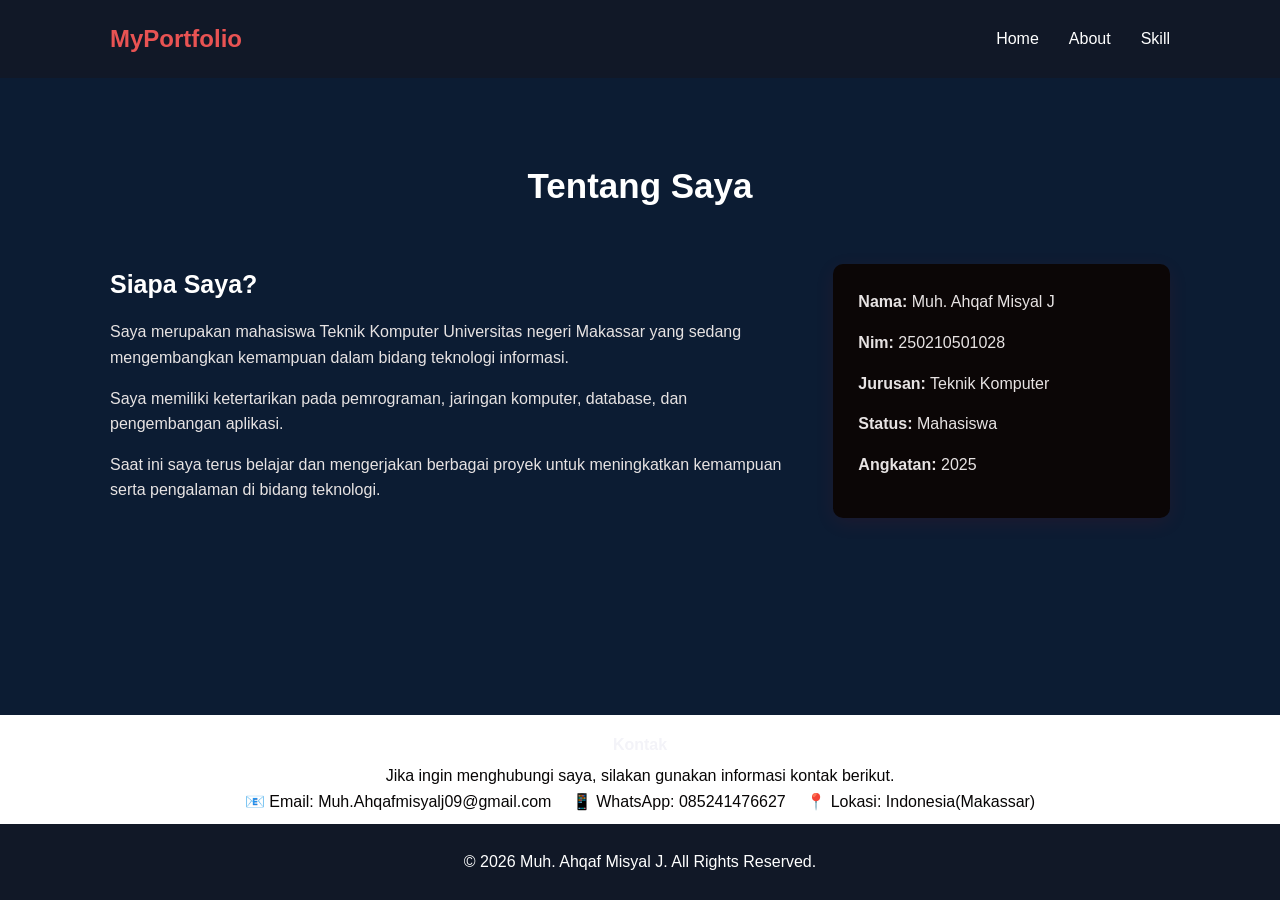
==== about.html @ 09f7dd51 "initial commit" ====
<!DOCTYPE html>
<html lang="id">
<head>
    <meta charset="UTF-8">
    <meta name="viewport" content="width=device-width, initial-scale=1.0">

    <title>About - My Portfolio</title>

    <link rel="stylesheet" href="style.css">
</head>

<body class="about-page">

<!-- NAVBAR -->
<header>
    <nav class="navbar">

        <h2 class="logo">MyPortfolio</h2>

        <ul class="nav-menu">

            <!-- HOME -->
            <li>
                <a href="index.html">Home</a>
            </li>

            <!-- ABOUT -->
            <li>
                <a href="about.html">About</a>
            </li>

            <!-- SKILLS -->
            <li class="dropdown">

                <a href="keahlian.html">Skill</a>

                <ul class="dropdown-menu">

                    <li>
                        <a href="keahlian.html#keahlian">
                            Keahlian
                        </a>
                    </li>

                    <li>
                        <a href="keahlian.html#proyek">
                            Proyek
                        </a>
                    </li>

                </ul>

            </li>

        </ul>

    </nav>
</header>



    <!-- ABOUT -->
    <section class="section">

        <h2 class="section-title">
            Tentang Saya
        </h2>


        <div class="about-content">

            <div>

                <h3>Siapa Saya?</h3>

                <p>
                    Saya merupakan mahasiswa Teknik Komputer Universitas negeri
                    Makassar yang sedang mengembangkan kemampuan dalam bidang
                    teknologi informasi.
                </p>

                <p>
                    Saya memiliki ketertarikan pada pemrograman,
                    jaringan komputer, database, dan pengembangan
                    aplikasi.
                </p>

                <p>
                    Saat ini saya terus belajar dan mengerjakan
                    berbagai proyek untuk meningkatkan kemampuan
                    serta pengalaman di bidang teknologi.
                </p>

            </div>


            <div class="about-info">

                <p>
                    <strong>Nama:</strong>
                    Muh. Ahqaf Misyal J
                </p>

                <p>
                    <strong>Nim:</strong>
                    250210501028
                </p>


                <p>
                    <strong>Jurusan:</strong>
                    Teknik Komputer
                </p>

                <p>
                    <strong>Status:</strong>
                    Mahasiswa
                </p>

                <p>
                    <strong>Angkatan:</strong>
                    2025
                </p>


            </div>

        </div>

    </section>

    <!-- CONTACT -->
    <section class="contact-section">

        <h2 class="section-title">
            <b style="font-size:16px;color:rgb(243, 243, 248);"> Kontak </b> 
        </h2>

        <p>
            Jika ingin menghubungi saya, silakan gunakan
            informasi kontak berikut.
        </p>


        <div class="contact-info">

            <p>
                📧 Email:
                Muh.Ahqafmisyalj09@gmail.com
            </p>

            <p>
                📱 WhatsApp:
                085241476627
            </p>

            <p>
                📍 Lokasi:
                Indonesia(Makassar)
            </p>

        </div>

    </section>

    <!-- FOOTER -->
    <footer>

        <p>
            © 2026 Muh. Ahqaf Misyal J. All Rights Reserved.
        </p>

    </footer>

</body>
</html>
---- style.css ----
/* =========================
   RESET
========================= */

* {
    margin: 0;
    padding: 0;
    box-sizing: border-box;
}

html {
    scroll-behavior: smooth;
}

body {
    font-family: Arial, Helvetica, sans-serif;
    background-color: #0c1c33;
    color: #110909;
    line-height: 1.6;
}


/* =========================
   NAVBAR
========================= */

header {
    background-color: #111827;
}

.navbar {
    max-width: 1100px;
    margin: auto;

    display: flex;
    justify-content: space-between;
    align-items: center;

    padding: 20px;
}

.logo {
    color: rgb(233, 83, 83);
    font-size: 24px;
}

.nav-menu {
    display: flex;
    list-style: none;
    gap: 30px;
}

.nav-menu a {
    color: white;
    text-decoration: none;
    font-size: 16px;

    transition: 0.3s;
}

.nav-menu a:hover {
    color: #60a5fa;
}



/* =========================
   HOME
========================= */
.hero {
    min-height: 90vh;
    width: 100%;
    margin: auto;

    display: flex;
    align-items: center;
    justify-content: space-between;

    padding: 60px 10%;

    background-image: url("background.jpeg");
    background-size: cover;
    background-position: center;
    background-repeat: no-repeat;
}

.hero-text {
    max-width: 600px;
}

.hello {
    color: #f3f9ff;
    font-size: 20px;
    font-weight: bold;
}

.hero-text h1 {
    color: #f3f9ff;
    font-size: 60px;
    margin: 10px 0;
}

.hero-text h2 {
    font-size: 28px;
    color: #cdddf7;

    margin-bottom: 20px;
}

.hero-text p {
    font-size: 18px;
    color: #efe9e9;

    margin-bottom: 25px;
}

.dropdown {
    position: relative;
}

.dropdown-menu {
    display: none;
    position: absolute;
    top: 100%;
    left: 0;

    background: rgb(11, 3, 66);
    list-style: none;
    padding: 10px 0;
    margin: 0;

    min-width: 150px;
}

/* Muncul ketika mouse diarahkan ke Skills */
.dropdown:hover .dropdown-menu {
    display: block;
}

.dropdown-menu li {
    padding: 10px 20px;
}

.dropdown-menu li:hover {
    background-color: #0d0d0d;
}

.dropdown-menu a {
    display: block;
    text-decoration: none;
}

/* =========================
   BUTTON
========================= */

.button {
    display: inline-block;

    background-color: #2563eb;
    color: white;

    text-decoration: none;

    padding: 12px 25px;

    border-radius: 8px;

    transition: 0.3s;
}

.button:hover {
    background-color: #1d4ed8;
}


/* =========================
   PROFILE
========================= */

.hero-image {
    display: flex;
    justify-content: center;
    align-items: center;
}

.profile-circle {
    width: 280px;
    height: 280px;

    border-radius: 50%;
    overflow: hidden;

    border: 8px solid white;

    box-shadow: 0 10px 30px rgba(0, 0, 0, 0.15);
}

.profile-circle img {
    width: 100%;
    height: 100%;

    object-fit: cover;
    object-position: center top;
}

/* =========================
   SECTION
========================= */
.section {
    max-width: 1100px;
    margin: auto;
    padding: 80px 20px;
}

.section-title {
    text-align: center;
    font-size: 35px;
    margin-bottom: 50px;
    color: white;
}

/* =========================
   ABOUT
========================= */

.about-content {
    display: grid;
    grid-template-columns: 2fr 1fr;
    gap: 50px;
}

.about-content h3 {
    font-size: 25px;
    margin-bottom: 15px;
    color: white;
}

.about-content p {
    color: rgb(231, 227, 227);
    margin-bottom: 15px;
}

.about-info {
    background-color: rgb(11, 6, 6);
    padding: 25px;
    border-radius: 10px;
    box-shadow:
        0 5px 20px rgba(243, 9, 9, 0.08);
}


/* =========================
   SKILLS
   ========================= */

.skills-section {
    width: 90%;
    max-width: 1100px;
    margin: 30px auto;
    padding: 50px 20px 70px;
    box-sizing: border-box;

    background-color: #101112;
    border-radius: 25px;
    margin-top: 120px;
    margin-bottom: 150px;
    padding-bottom: 100px;
}

.skills-container {
    display: grid;
    grid-template-columns: repeat(3, 1fr);
    gap: 25px;
}

.skill-card {
    background-color: white;
    padding: 30px;
    border-radius: 10px;
    text-align: center;

    box-shadow: 0 5px 20px rgba(0, 0, 0, 0.08);

    transition: 0.3s;
}

.skill-card:hover {
    transform: translateY(-5px);
}

.skill-card h3 {
    color: #2563eb;
    margin-bottom: 10px;
}

.skill-card p {
    color: #666;
}


/* =========================
   PROJECT
   ========================= */

.project-section {
    width: 90%;
    max-width: 1100px;
    margin: 30px auto;
    padding: 50px 20px 70px;
    box-sizing: border-box;

    background-color: #000000;
    border-radius: 25px;
    margin-top: 120px;
    padding-bottom: 100px;
}

.project-section .section-title {
    color: white;
    text-align: center;
    margin-bottom: 60px;
}

.project-container {
    display: flex;
    justify-content: center;
    gap: 25px;
}

.project-card {
    background-color: white;

    flex: 1;
    min-height: 300px;

    padding: 35px;
    border-radius: 12px;
    box-sizing: border-box;
}

.project-icon {
    font-size: 45px;
    margin-bottom: 30px;
}

.project-card h3 {
    color: black;
    margin-bottom: 15px;
}

.project-card p {
    color: #555;
    line-height: 1.6;
}

.project-card span {
    display: inline-block;

    background-color: #e5e5e5;
    color: #1745d1;

    padding: 9px 13px;
    border-radius: 5px;

    margin-right: 7px;
    margin-top: 10px;
}
/* =========================
   BACKGROUND BAGIAN PROYEK
   ========================= */

#proyek {
    background: #000000 !important;
    width: 100%;
    padding: 60px 5%;
    box-sizing: border-box;
}

/* Judul Proyek */
#proyek .section-title {
    color: white !important;
    text-align: center;
}

/* Container kartu */
#proyek .project-container {
    display: flex;
    justify-content: center;
    gap: 27px;
}

/* Kartu tetap putih */
#proyek .project-card {
    background: white !important;
}


/* =========================
   CONTACT
========================= */

.contact-section {
    width: 100%;
    background-color: #ffffff;
    text-align: center;
    padding: 10px 20px;
}

.contact-section h2 {
    font-size: 22px;
    margin-bottom: 3px;
}

.contact-section p {
    display: inline-block;
    color: #070505;
    margin: 0px 8px;
}
/* =========================
   FOOTER
========================= */

footer {
    background-color: #111827;

    color: white;

    text-align: center;

    padding: 25px;
}

/* =========================
   ABOUT
========================= */

.about-page {
    min-height: 100vh;
    display: flex;
    flex-direction: column;
}

.about-page .section {
    flex: 1;
}

/* =========================
   RESPONSIVE
========================= */

@media (max-width: 768px) {

    .navbar {
        flex-direction: column;

        gap: 15px;
    }

    .nav-menu {
        gap: 15px;

        flex-wrap: wrap;

        justify-content: center;
    }

    .hero {
        flex-direction: column-reverse;

        text-align: center;

        gap: 40px;
    }

    .hero-text h1 {
        font-size: 45px;
    }

    .hero-text h2 {
        font-size: 22px;
    }

    .profile-circle {
        width: 200px;
        height: 200px;

        font-size: 80px;
    }

    .about-content {
        grid-template-columns: 1fr;
    }

    .skills-container {
        grid-template-columns: 1fr;
    }

    .project-container {
        grid-template-columns: 1fr;
    }
}

#keahlian {
    scroll-margin-top: 110px;
}

#proyek {
    scroll-margin-top: 100px;
}
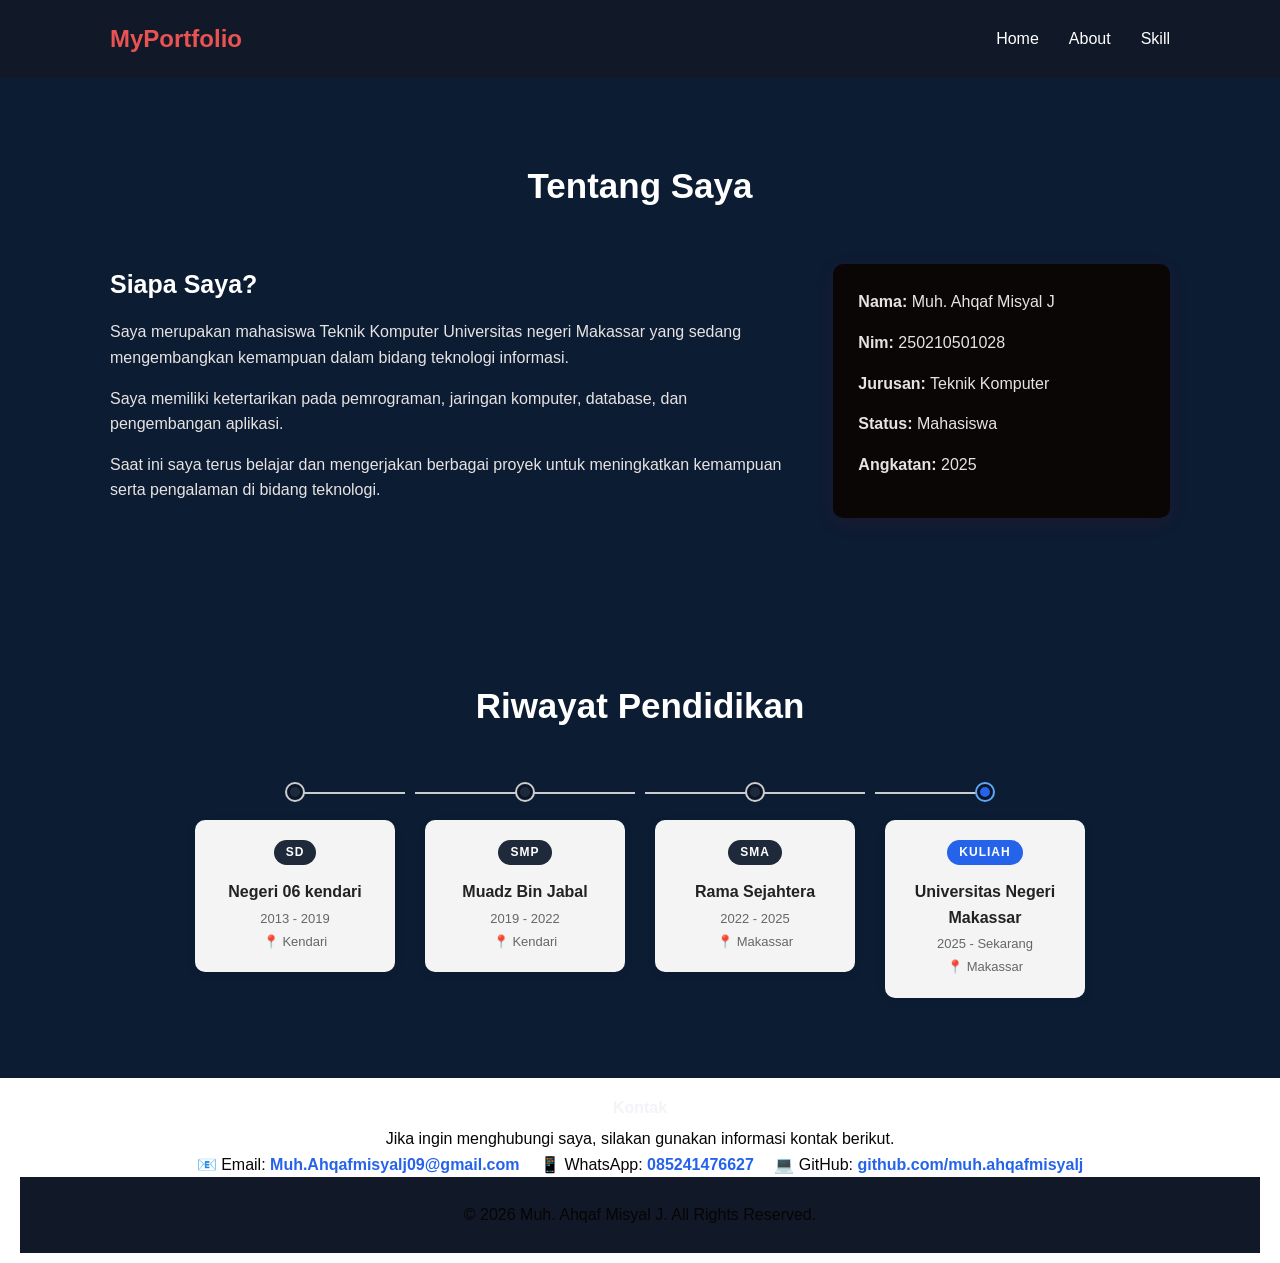
==== commit bf166ee5: "update website js" ====
--- a/about.html
+++ b/about.html
@@ -128,7 +128,66 @@
         </div>
 
     </section>
-
+    </section>
+    </section>
+
+    <!-- PENDIDIKAN -->
+    <section class="section">
+
+        <h2 class="section-title">
+            Riwayat Pendidikan
+        </h2>
+
+        <div class="timeline-horizontal">
+
+            <div class="timeline-item">
+                <div class="timeline-dot"></div>
+                <div class="timeline-content">
+                    <span class="badge">SD</span>
+                    <h3>Negeri 06 kendari</h3>
+                    <p>2013 - 2019</p>
+                    <p>📍 Kendari</p>
+                </div>
+            </div>
+
+            <div class="timeline-item">
+                <div class="timeline-dot"></div>
+                <div class="timeline-content">
+                    <span class="badge">SMP</span>
+                    <h3>Muadz Bin Jabal</h3>
+                    <p>2019 - 2022</p>
+                    <p>📍 Kendari</p>
+                </div>
+            </div>
+
+            <div class="timeline-item">
+                <div class="timeline-dot"></div>
+                <div class="timeline-content">
+                    <span class="badge">SMA</span>
+                    <h3>Rama Sejahtera</h3>
+                    <p>2022 - 2025</p>
+                    <p>📍 Makassar</p>
+                </div>
+            </div>
+
+            <div class="timeline-item">
+                <div class="timeline-dot dot-active"></div>
+                <div class="timeline-content">
+                    <span class="badge badge-active">KULIAH</span>
+                    <h3>Universitas Negeri Makassar</h3>
+                    <p>2025 - Sekarang</p>
+                    <p>📍 Makassar</p>
+                </div>
+            </div>
+
+        </div>
+
+    </section>
+
+    <!-- CONTACT -->
+    </section>
+
+    <!-- CONTACT -->
     <!-- CONTACT -->
     <section class="contact-section">
 
@@ -141,36 +200,40 @@
             informasi kontak berikut.
         </p>
 
-
         <div class="contact-info">
 
             <p>
                 📧 Email:
-                Muh.Ahqafmisyalj09@gmail.com
+                <a href="mailto:Muh.Ahqafmisyalj09@gmail.com" class="contact-link email-link">
+                    Muh.Ahqafmisyalj09@gmail.com
+                </a>
             </p>
 
             <p>
                 📱 WhatsApp:
-                085241476627
+                <a href="https://wa.me/6285241476627" target="_blank" class="contact-link wa-link">
+                    085241476627
+                </a>
             </p>
 
             <p>
-                📍 Lokasi:
-                Indonesia(Makassar)
+                💻 GitHub:
+                <a href="https://github.com/muhahqafmisyalj09-a11y" 
+                class="contact-link github-link" 
+                target="_blank">
+                    github.com/muh.ahqafmisyalj
+                </a>
             </p>
 
         </div>
-
-    </section>
-
     <!-- FOOTER -->
     <footer>
 
         <p>
             © 2026 Muh. Ahqaf Misyal J. All Rights Reserved.
         </p>
-
+    
     </footer>
-
+    <script src="script.js"></script>
 </body>
 </html>
--- a/style.css
+++ b/style.css
@@ -249,7 +249,163 @@
         0 5px 20px rgba(243, 9, 9, 0.08);
 }
 
-
+.timeline-horizontal {
+    display: flex;
+    flex-wrap: nowrap;
+    justify-content: center;
+    max-width: 1100px;
+    margin: 40px auto 0;
+    gap: 15px;
+}
+
+.timeline-item {
+    position: relative;
+    flex: 0 0 220px;   /* lebar tetap 220px, tidak mengembang/menyusut */
+    width: 220px;
+    padding: 0 10px;
+    text-align: center;
+    box-sizing: border-box;
+}
+
+.timeline-item::before,
+.timeline-item::after {
+    content: '';
+    position: absolute;
+    top: 8px; /* setengah tinggi dot (16px / 2) */
+    width: 50%;
+    height: 2px;
+    background: #ccc;
+    z-index: 1;
+}
+
+.timeline-item::before { left: 0; }
+.timeline-item::after  { right: 0; }
+
+.timeline-item:first-child::before { display: none; }
+.timeline-item:last-child::after  { display: none; }
+
+.timeline-item {
+    opacity: 0;
+    transform: translateY(25px);
+    transition: opacity 0.6s ease, transform 0.6s ease;
+}
+
+.timeline-item.show {
+    opacity: 1;
+    transform: translateY(0);
+}
+
+/* biar urutan munculnya berjeda dikit tiap kartu */
+.timeline-item:nth-child(1) { transition-delay: 0s; }
+.timeline-item:nth-child(2) { transition-delay: 0.15s; }
+.timeline-item:nth-child(3) { transition-delay: 0.3s; }
+.timeline-item:nth-child(4) { transition-delay: 0.45s; }
+.timeline-dot {
+    width: 16px;
+    height: 16px;
+    background: #1e2a3a;
+    border: 3px solid #0a1628;
+    border-radius: 50%;
+    box-shadow: 0 0 0 2px #ccc;
+    margin: 0 auto 20px;
+    position: relative;
+    z-index: 2;
+}
+
+.timeline-content {
+    background: #f4f4f4;
+    padding: 18px 16px;
+    border-radius: 10px;
+    box-shadow: 0 2px 8px rgba(0,0,0,0.1);
+}
+
+.badge {
+    display: inline-block;
+    background: #1e2a3a;
+    color: #fff;
+    font-size: 12px;
+    font-weight: bold;
+    padding: 3px 12px;
+    border-radius: 20px;
+    margin-bottom: 8px;
+    letter-spacing: 1px;
+}
+
+.timeline-content h3 {
+    color: #222;
+    margin: 6px 0 4px;
+    font-size: 16px;
+}
+
+.timeline-content p {
+    margin: 2px 0;
+    color: #666;
+    font-size: 13px;
+}
+
+@media (max-width: 768px) {
+    .timeline-horizontal {
+        flex-direction: column;
+        max-width: 500px;
+    }
+
+    .timeline-item::before,
+    .timeline-item::after {
+        display: none;
+    }
+
+    .timeline-item {
+        text-align: left;
+        padding: 0 0 30px 30px;
+    }
+
+    .timeline-dot {
+        position: absolute;
+        left: 0;
+        top: 0;
+        margin: 0;
+    }
+}
+
+.dot-active {
+    background: #2563eb;
+    box-shadow: 0 0 0 2px #60a5fa;
+}
+
+.badge-active {
+    background: #2563eb;
+}
+
+.timeline-horizontal {
+    display: flex;
+    flex-wrap: nowrap;
+    justify-content: space-between;
+    max-width: 1100px;
+    margin: 40px auto 0;
+    gap: 10px;
+}
+
+.pendidikan-step {
+    text-align: center;
+    padding: 10px 0;
+    opacity: 0;
+    animation: fadeInStep 0.6s ease forwards;
+}
+
+.pendidikan-step:nth-child(1) { animation-delay: 0.2s; }
+.pendidikan-step:nth-child(3) { animation-delay: 0.6s; }
+.pendidikan-step:nth-child(5) { animation-delay: 1s; }
+
+@keyframes fadeInStep {
+    from {
+        opacity: 0;
+        transform: translateY(20px);
+    }
+    to {
+        opacity: 1;
+        transform: translateY(0);
+    }
+}
 /* =========================
    SKILLS
    ========================= */
@@ -507,4 +663,17 @@
 
 #proyek {
     scroll-margin-top: 100px;
-}+}
+
+.contact-link {
+    color: #2563eb;
+    text-decoration: none;
+    font-weight: bold;
+    transition: 0.3s;
+}
+
+.contact-link:hover {
+    color: #1d4ed8;
+    text-decoration: underline;
+}
+
